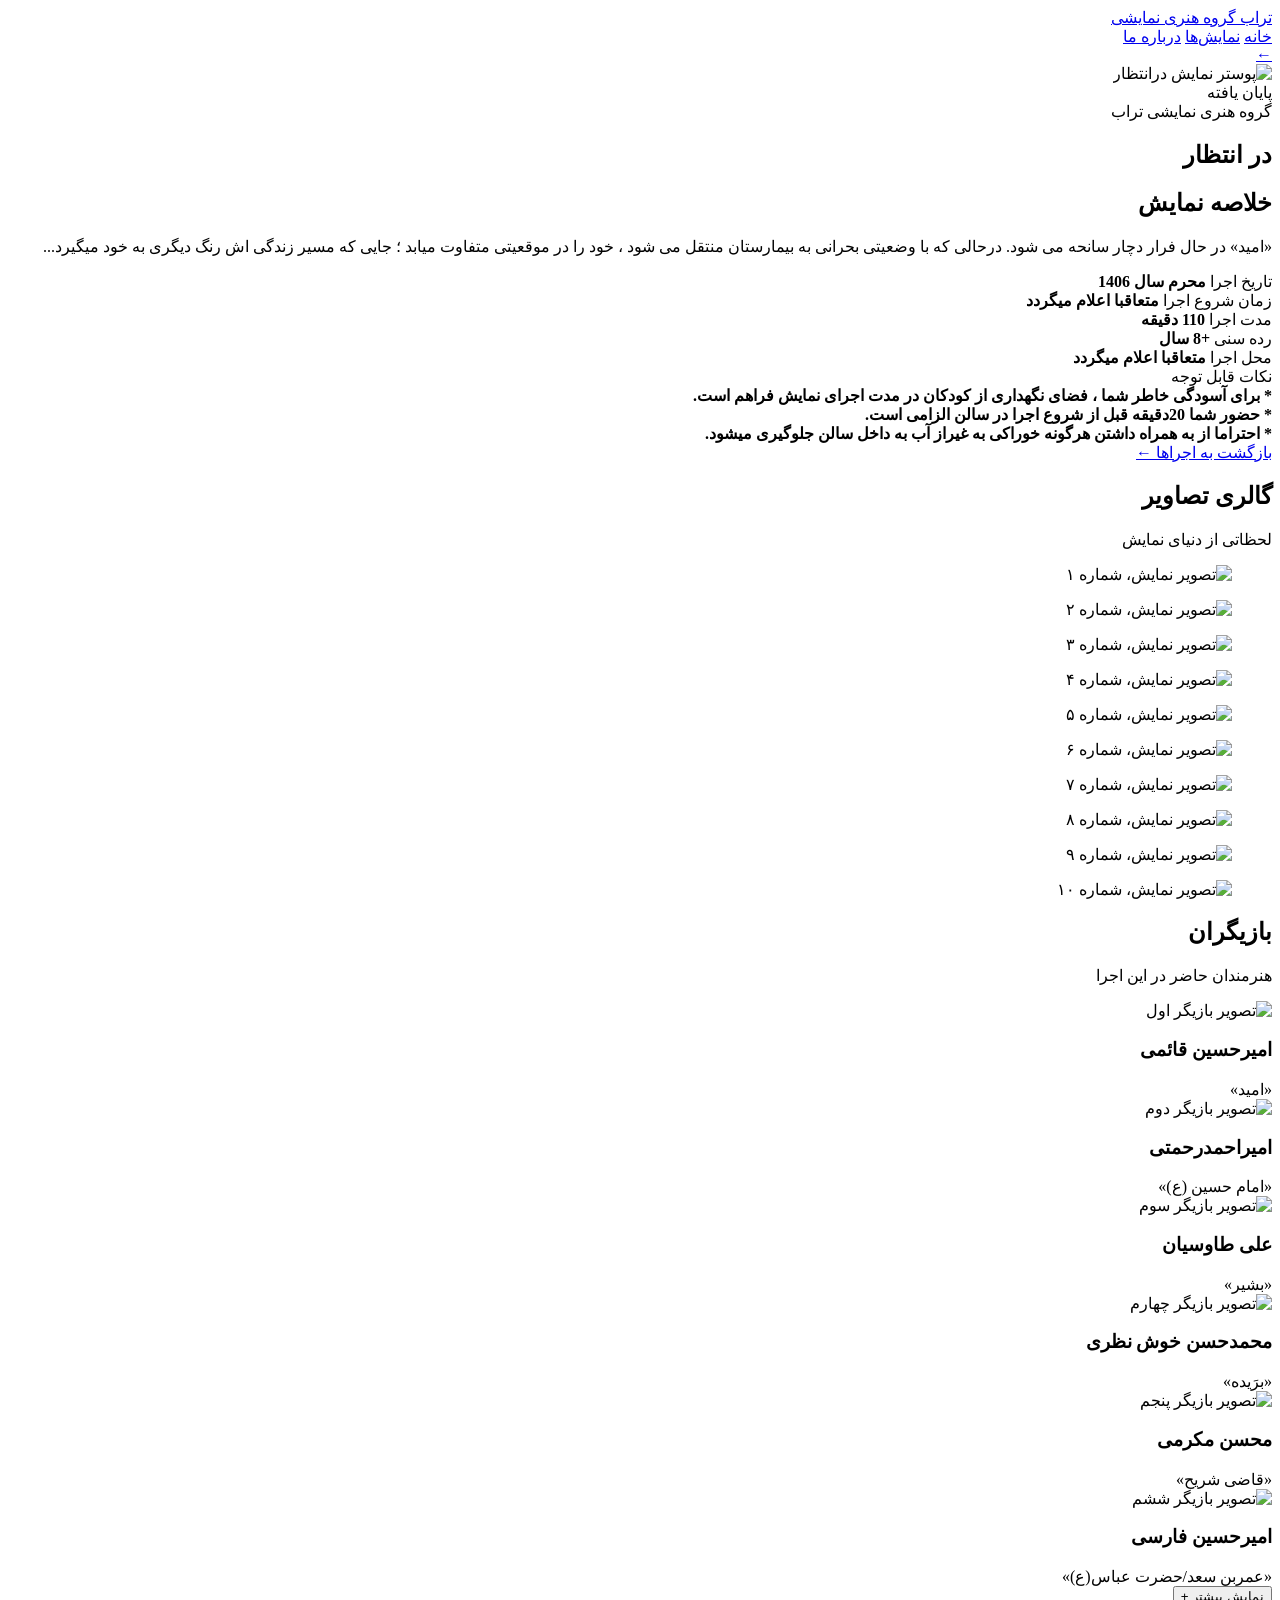
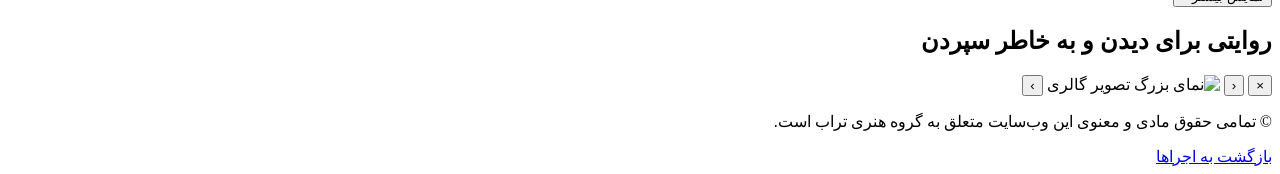
==== show-entezar.html @ 45ea1552 "Add files via upload" ====
<!DOCTYPE html>

<html lang="fa" dir="rtl">
<head>
    <meta charset="UTF-8">
    <meta name="viewport" content="width=device-width, initial-scale=1.0">
    <meta name="theme-color" content="#080807">

<title>در انتظار | تراب</title>

<link rel="preconnect" href="https://fonts.googleapis.com">
<link rel="preconnect" href="https://fonts.gstatic.com" crossorigin>
<link href="https://fonts.googleapis.com/css2?family=Vazirmatn:wght@300;400;500;600;700;800&display=swap" rel="stylesheet">

<link rel="stylesheet" href="css/show-entezar.css">

</head>
<body>

<header class="entezar-header">
    <a href="index.html" class="entezar-brand">
        <span class="entezar-brand-name">تراب</span>
        <span class="entezar-brand-subtitle">گروه هنری نمایشی</span>
    </a>

<nav class="entezar-nav">
    <a href="index.html">خانه</a>
    <a href="index.html#shows">نمایش‌ها</a>
    <a href="index.html#about">درباره ما</a>
</nav>

<a href="index.html"
   class="entezar-back"
   aria-label="بازگشت به صفحه اصلی"
   title="بازگشت به صفحه اصلی">
    <span aria-hidden="true">←</span>
</a>

</header>

<main class="entezar-page">

<!-- معرفی اصلی نمایش -->
<section class="entezar-hero">

    <div class="entezar-poster-wrap">
        <div class="entezar-poster-glow"></div>
        <img
            class="entezar-poster"
            src="images/106.webp"
            alt="پوستر نمایش درانتظار"
        >
        <div class="entezar-coming-soon">پایان یافته</div>

</div>
        </div>

    <div class="entezar-intro">

        <span class="entezar-eyebrow">گروه هنری نمایشی تراب</span>

        <h1>در انتظار</h1>

        <div class="entezar-title-line"></div>

        <div class="entezar-intro-summary">
            <h2>خلاصه نمایش</h2>
            <p>
            «امید» در حال فرار دچار سانحه می شود. درحالی که با وضعیتی بحرانی به بیمارستان منتقل می شود ، خود را در موقعیتی متفاوت میابد ؛ جایی که مسیر زندگی اش رنگ دیگری به خود میگیرد...
            </p>
        </div>

        <div class="entezar-facts">

            <div class="entezar-fact">
                <span>تاریخ اجرا</span>
                <strong>محرم سال 1406</strong>
            </div>

            <div class="entezar-fact">
                <span>زمان شروع اجرا</span>
                <strong>متعاقبا اعلام میگردد</strong>
            </div>

            <div class="entezar-fact">
                <span>مدت اجرا</span>
                <strong>110 دقیقه</strong>
            </div>

            <div class="entezar-fact">
                <span>رده سنی</span>
                <strong>+8 سال</strong>
            </div>

            <div class="entezar-fact">
                <span>محل اجرا</span>
                <strong>متعاقبا اعلام میگردد</strong>
            </div>
            
        <div class="entezar-fact">
                <span>نکات قابل توجه</span>
            </div>

            <div class="entezar-fact1">
                <strong>* برای آسودگی خاطر شما ، فضای نگهداری از کودکان در مدت اجرای نمایش فراهم است.
                    <br>
                    * حضور شما 20دقیقه قبل از شروع اجرا در سالن الزامی است.
                    <br>
                    * احتراما از به همراه داشتن هرگونه خوراکی به غیراز آب به داخل سالن جلوگیری میشود.
                </strong>
            </div>
        </div>

        <div class="entezar-actions">

            <a href="shows.html" class="entezar-btn entezar-btn-outline">
                بازگشت به اجراها ←
            </a>
        </div>

    </div>
</section>

<!-- گالری تصاویر -->

<section class="entezar-section entezar-gallery-section">
        <div class="entezar-section-heading">
            <span class="entezar-section-mark"></span>
            <h2>گالری تصاویر</h2>
        </div>

    <p class="entezar-section-subtitle">
        لحظاتی از دنیای نمایش
    </p>

    <div class="entezar-gallery" id="entezarGallery">

        <div class="entezar-gallery-track" id="entezarGalleryTrack">

            <figure class="entezar-gallery-item">
                <img src="images/entezar/120.webp" alt="تصویر نمایش، شماره ۱" loading="lazy">
            </figure>

            <figure class="entezar-gallery-item">
                <img src="images/entezar/121.webp" alt="تصویر نمایش، شماره ۲" loading="lazy">
            </figure>

            <figure class="entezar-gallery-item">
                <img src="images/entezar/122.webp" alt="تصویر نمایش، شماره ۳" loading="lazy">
            </figure>

            <figure class="entezar-gallery-item">
                <img src="images/entezar/123.webp" alt="تصویر نمایش، شماره ۴" loading="lazy">
            </figure>

            <figure class="entezar-gallery-item">
                <img src="images/entezar/124.webp" alt="تصویر نمایش، شماره ۵" loading="lazy">
            </figure>

            <figure class="entezar-gallery-item">
                <img src="images/entezar/125.webp" alt="تصویر نمایش، شماره ۶" loading="lazy">
            </figure>

            <figure class="entezar-gallery-item">
                <img src="images/entezar/126.webp" alt="تصویر نمایش، شماره ۷" loading="lazy">
            </figure>

            <figure class="entezar-gallery-item">
                <img src="images/entezar/127.webp" alt="تصویر نمایش، شماره ۸" loading="lazy">
            </figure>

            <figure class="entezar-gallery-item">
                <img src="images/entezar/128.webp" alt="تصویر نمایش، شماره ۹" loading="lazy">
            </figure>

            <figure class="entezar-gallery-item">
                <img src="images/entezar/129.webp" alt="تصویر نمایش، شماره ۱۰" loading="lazy">
            </figure>

        </div>
    </div>
    <div class="entezar-gallery-dots" id="entezarGalleryDots"></div>
    <div class="entezar-gallery-dots" id="entezarGalleryDots" aria-label="انتخاب تصویر"></div>
</section>

<!-- بازیگران -->

<section class="entezar-section entezar-actors-section">
        <div class="entezar-section-heading">
            <span class="entezar-section-mark"></span>
            <h2>بازیگران</h2>
        </div>

        <p class="entezar-section-subtitle">
        هنرمندان حاضر در این اجرا
    </p>

    <div class="entezar-actors-grid">

        <article class="entezar-actor">
            <div class="entezar-actor-image">
                <img src="images/khane/100.webp" alt="تصویر بازیگر اول" loading="lazy">
            </div>
            <h3>امیرحسین قائمی</h3>
            <span>«امید»</span>
        </article>

        <article class="entezar-actor">
            <div class="entezar-actor-image">
                <img src="images/khane/100.webp" alt="تصویر بازیگر دوم" loading="lazy">
            </div>
            <h3>امیراحمدرحمتی</h3>
            <span>«امام حسین (ع)»</span>
        </article>

        <article class="entezar-actor">
            <div class="entezar-actor-image">
                <img src="images/khane/100.webp" alt="تصویر بازیگر سوم" loading="lazy">
            </div>
            <h3>علی طاوسیان</h3>
            <span>«بشیر»</span>
        </article>

        <article class="entezar-actor">
            <div class="entezar-actor-image">
                <img src="images/khane/100.webp" alt="تصویر بازیگر چهارم" loading="lazy">
            </div>
            <h3>محمدحسن خوش نظری</h3>
            <span>«برَیده»</span>
        </article>

        <article class="entezar-actor">
            <div class="entezar-actor-image">
                <img src="images/khane/100.webp" alt="تصویر بازیگر پنجم" loading="lazy">
            </div>
            <h3>محسن مکرمی</h3>
            <span>«قاضی شریح»</span>
        </article>

        <article class="entezar-actor">
            <div class="entezar-actor-image">
                <img src="images/khane/100.webp" alt="تصویر بازیگر ششم" loading="lazy">
            </div>
            <h3>امیرحسین فارسی</h3>
            <span>«عمربن سعد/حضرت عباس(ع)»</span>
        </article>

    </div>

    <div class="entezar-more-actors" id="entezarMoreActors" hidden>
    <h3>دیگر عوامل و بازیگران</h3>

<ul class="entezar-actors-list">
            <li>محمدحسن موسی خانی</li>
            <li>رسول خطیب</li>
            <li>مهدی حمیدی</li>
            <li>معین نقیبی راد</li>
            <li>پرهام تورانی</li>
            <li>النا توکلی</li>
            <li>مهدیس میقانی</li>
            <li>ستایش محمدی</li>
            <li class="entezar-actors-inline">
        مهیاس امیرفخری - فاطمه حورا عبدی زاده - ساجده سادات میرشفیعی - مهراد دشتی - دل آرا دشتی - محمدیاسین نیشابوری - ملیکا رضایی - پرستو قویدل - شایلین شاه محمدی - ابولفضل گودرزی - حسین آریاف - محمد حسن میرزایی - فاطمه نجفی - سیدمحمدعلی میرشفیعی - امیرعباس میرزایی - علی گودرزی
    </li>
        </ul>
    </div>

    <button
        type="button"
        class="entezar-show-more"
        id="entezarShowMore"
        aria-expanded="false"
        aria-controls="entezarMoreActors"
    >
        نمایش بیشتر +
    </button>

</section>

<!-- دعوت به رزرو -->
<section class="entezar-booking" id="entezarBooking">
    <div class="entezar-title-line"></div>

    <h2>روایتی برای دیدن و به خاطر سپردن</h2>

</section>

</main>

<div class="entezar-lightbox" id="entezarLightbox" aria-hidden="true">
    <button class="entezar-lightbox-close" id="entezarLightboxClose" type="button" aria-label="بستن تصویر">×</button>
    <button class="entezar-lightbox-arrow entezar-lightbox-prev" id="entezarLightboxPrev" type="button" aria-label="تصویر قبلی">‹</button>
    <img id="entezarLightboxImage" src="" alt="نمای بزرگ تصویر گالری">
    <button class="entezar-lightbox-arrow entezar-lightbox-next" id="entezarLightboxNext" type="button" aria-label="تصویر بعدی">›</button>
</div>

<footer class="entezar-footer">
    <p>© تمامی حقوق مادی و معنوی این وب‌سایت متعلق به گروه هنری تراب است.</p>
    <a href="index.html">بازگشت به اجراها</a>
</footer>

<script src="js/show-entezar.js"></script>

</body>
</html>
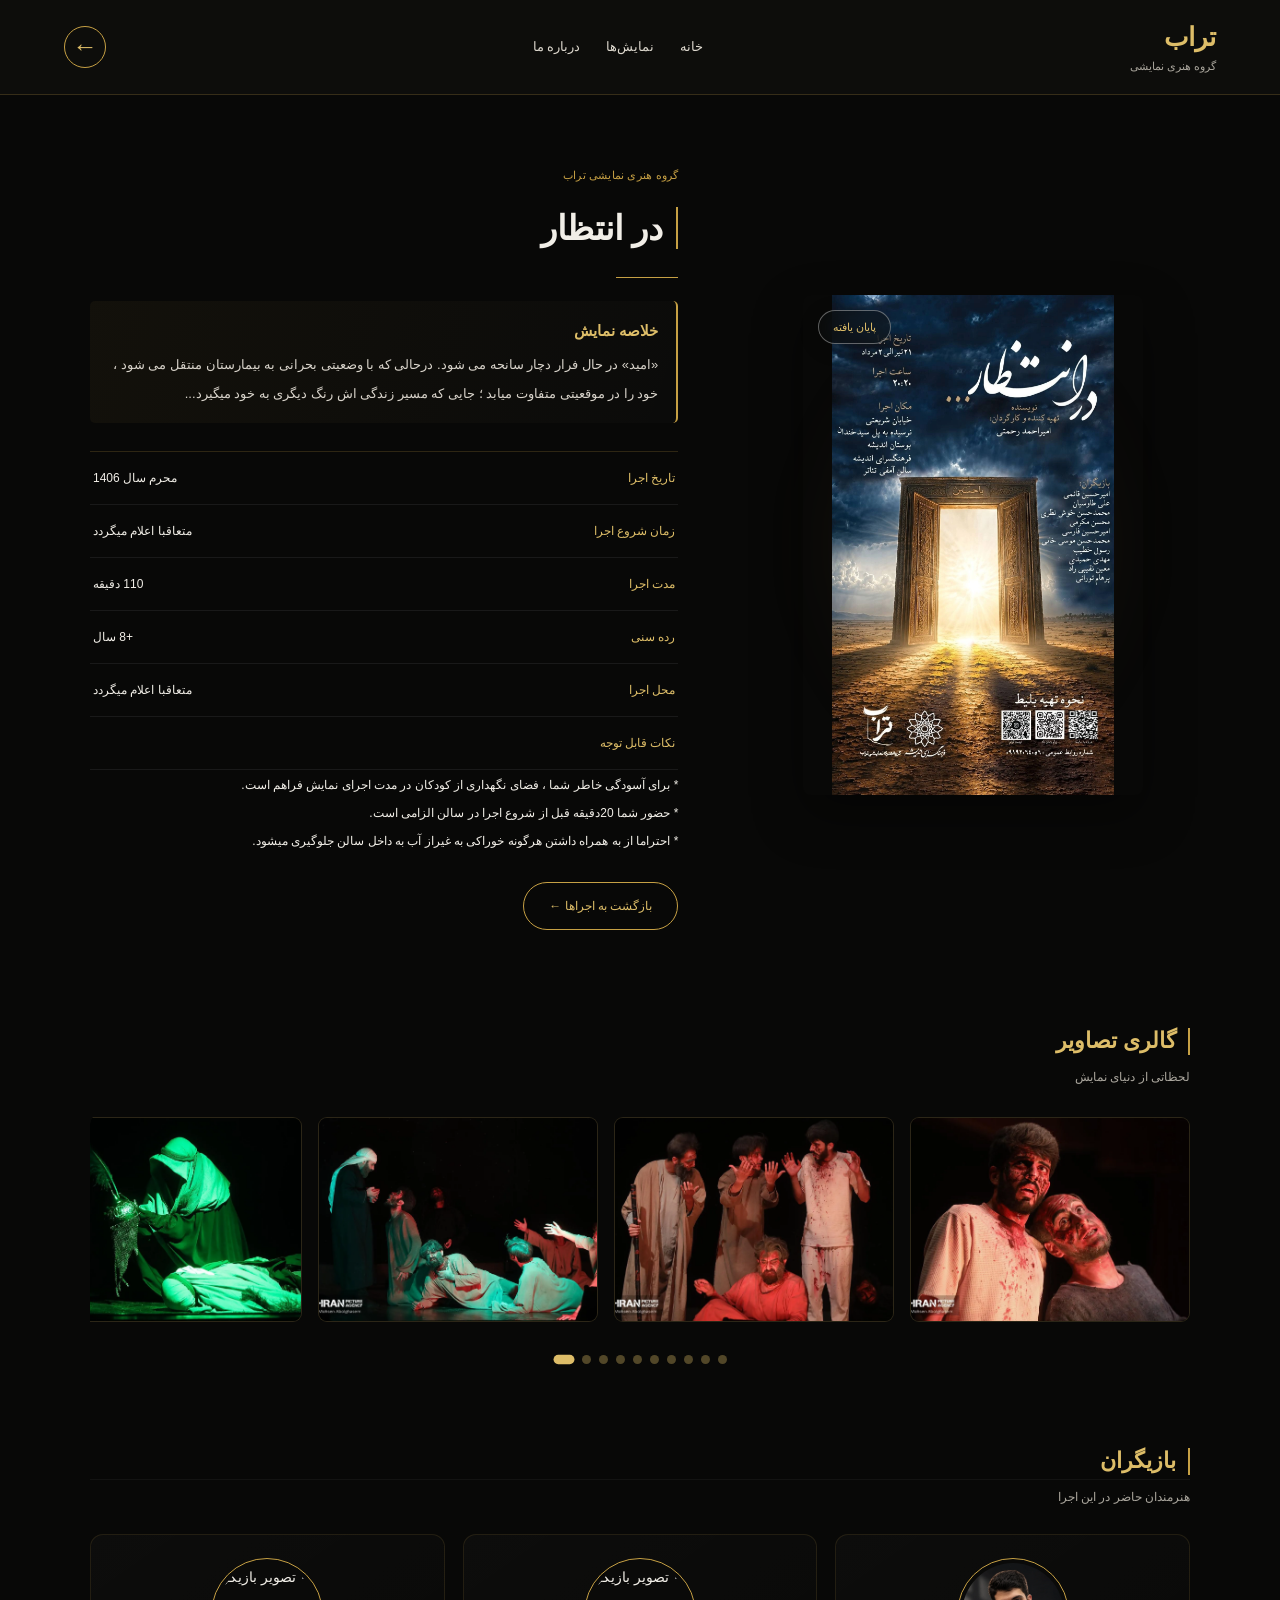
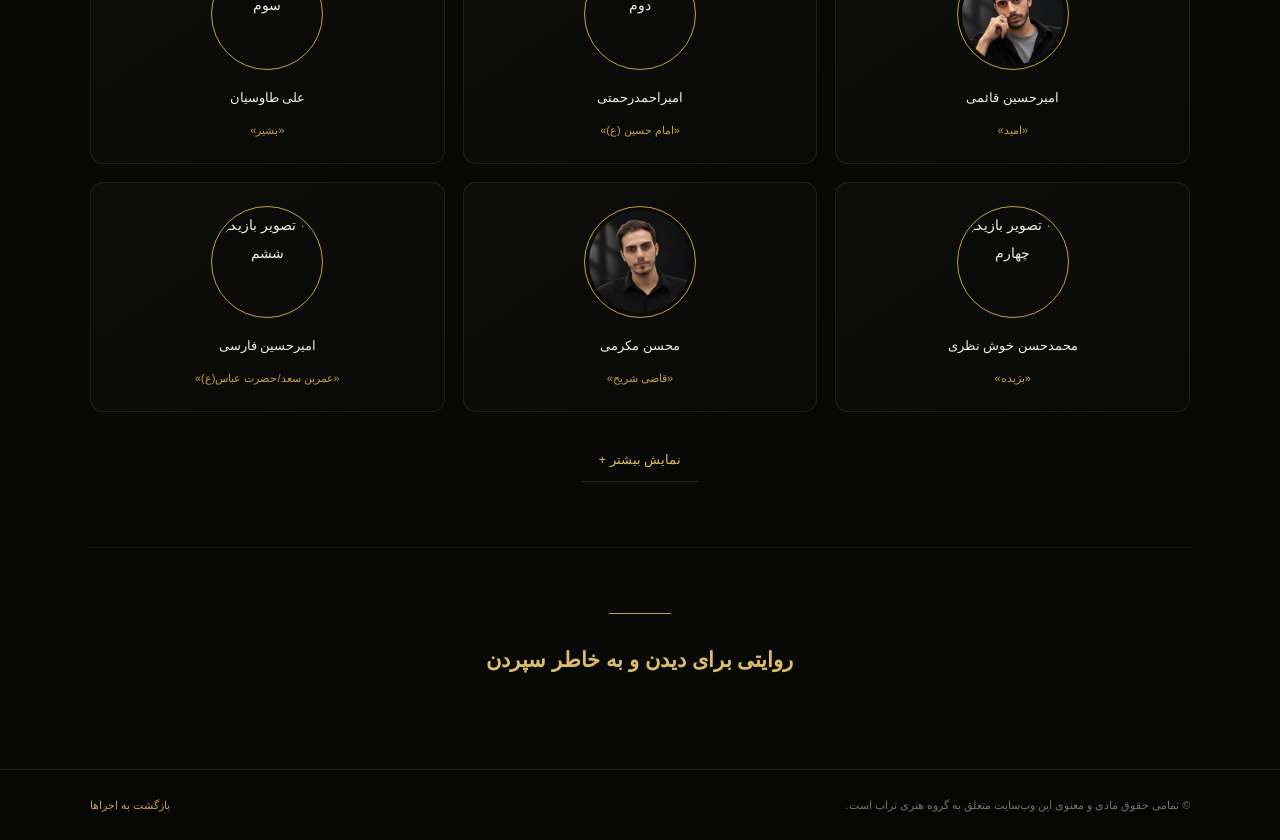
==== commit 155d36f2: "Update show-entezar.html" ====
--- a/show-entezar.html
+++ b/show-entezar.html
@@ -199,7 +199,7 @@
 
         <article class="entezar-actor">
             <div class="entezar-actor-image">
-                <img src="images/khane/100.webp" alt="تصویر بازیگر اول" loading="lazy">
+                <img src="images/entezar/201.webp" alt="تصویر بازیگر اول" loading="lazy">
             </div>
             <h3>امیرحسین قائمی</h3>
             <span>«امید»</span>
@@ -231,7 +231,7 @@
 
         <article class="entezar-actor">
             <div class="entezar-actor-image">
-                <img src="images/khane/100.webp" alt="تصویر بازیگر پنجم" loading="lazy">
+                <img src="images/entezar/200.webp" alt="تصویر بازیگر پنجم" loading="lazy">
             </div>
             <h3>محسن مکرمی</h3>
             <span>«قاضی شریح»</span>
--- a/css/show-entezar.css
+++ b/css/show-entezar.css
@@ -0,0 +1,1228 @@
+/* =========================================
+   TORAB — درانتظار
+   Clean stylesheet
+   ========================================= */
+
+/* ---------- متغیرها و تنظیمات پایه ---------- */
+
+:root {
+    --kh-gold: #c6a044;
+    --kh-gold-light: #ddbd68;
+    --kh-bg: #080807;
+    --kh-panel: #10100e;
+    --kh-text: #f1eee7;
+    --kh-muted: #aaa69d;
+    --kh-line: rgba(198, 160, 68, 0.20);
+    --kh-border: rgba(255, 255, 255, 0.07);
+    --kh-transition: 0.25s ease;
+}
+
+*,
+*::before,
+*::after {
+    box-sizing: border-box;
+}
+
+html {
+    scroll-behavior: smooth;
+    background: var(--kh-bg);
+    scroll-padding-top: 20px;
+}
+
+body {
+    margin: 0;
+    background: var(--kh-bg);
+    color: var(--kh-text);
+    font-family: "Vazirmatn", Tahoma, sans-serif;
+    font-size: 14px;
+    line-height: 2;
+    overflow-x: hidden;
+}
+
+body.entezar-lightbox-open {
+    overflow: hidden;
+}
+
+a {
+    color: inherit;
+}
+
+button,
+input,
+textarea,
+select {
+    font: inherit;
+}
+
+button {
+    color: inherit;
+}
+
+img {
+    display: block;
+    max-width: 100%;
+}
+
+a,
+button {
+    -webkit-tap-highlight-color: transparent;
+}
+
+button:focus-visible,
+a:focus-visible {
+    outline: 2px solid var(--kh-gold-light);
+    outline-offset: 4px;
+}
+
+/* ---------- هدر ---------- */
+
+.entezar-header {
+    position: relative;
+    z-index: 5;
+    direction: rtl;
+    display: flex;
+    align-items: center;
+    justify-content: space-between;
+    gap: 24px;
+    padding: 18px 5%;
+    background: #0d0d0b;
+    border-bottom: 1px solid rgba(198, 160, 68, 0.22);
+}
+
+/* نام گروه و زیرعنوان */
+
+.entezar-brand,
+.entezar-logo {
+    display: flex;
+    flex-direction: column;
+    flex-shrink: 0;
+    color: var(--kh-gold-light);
+    text-decoration: none;
+    line-height: 1.7;
+}
+
+.entezar-brand-name {
+    color: var(--kh-gold-light);
+    font-size: 26px;
+    font-weight: 700;
+    line-height: 1.5;
+}
+
+.entezar-brand-subtitle {
+    color: var(--kh-muted);
+    font-size: 11px;
+    font-weight: 400;
+}
+
+.entezar-logo {
+    font-size: 22px;
+    font-weight: 600;
+}
+
+.entezar-logo span {
+    color: var(--kh-muted);
+    font-size: 10px;
+    font-weight: 300;
+}
+
+/* لینک‌های منو */
+
+.entezar-nav {
+    display: flex;
+    align-items: center;
+    justify-content: center;
+    flex-wrap: wrap;
+    gap: 26px;
+    min-width: 0;
+}
+
+.entezar-nav a {
+    color: #ddd8ce;
+    font-size: 13px;
+    text-decoration: none;
+    white-space: nowrap;
+    transition: color var(--kh-transition);
+}
+
+.entezar-nav a:hover {
+    color: var(--kh-gold-light);
+}
+
+/* دکمه گرد بازگشت */
+
+.entezar-back {
+    display: flex;
+    flex: 0 0 42px;
+    align-items: center;
+    justify-content: center;
+    width: 42px;
+    height: 42px;
+    border: 1px solid var(--kh-gold);
+    border-radius: 50%;
+    color: var(--kh-gold-light);
+    background: transparent;
+    font-size: 25px;
+    line-height: 1;
+    text-decoration: none;
+    transition:
+        background var(--kh-transition),
+        color var(--kh-transition),
+        transform var(--kh-transition);
+}
+
+.entezar-back:hover {
+    color: var(--kh-bg);
+    background: var(--kh-gold);
+    transform: translateX(3px);
+}
+
+/* ---------- عرض کلی صفحه ---------- */
+
+.entezar-page {
+    width: min(1100px, 88%);
+    margin-inline: auto;
+}
+
+.entezar-section {
+    padding: 65px 0;
+    border-bottom: 1px solid rgba(255, 255, 255, 0.045);
+}
+
+/* ---------- معرفی اصلی نمایش ---------- */
+
+.entezar-hero {
+    display: grid;
+    grid-template-columns: minmax(0, 0.85fr) minmax(0, 1.15fr);
+    align-items: center;
+    gap: clamp(35px, 6vw, 80px);
+    padding: 65px 0 75px;
+}
+
+.entezar-poster-wrap {
+    position: relative;
+    isolation: isolate;
+    width: 100%;
+    max-width: 340px;
+    margin-inline: auto;
+}
+
+.entezar-poster-glow {
+    position: absolute;
+    z-index: -1;
+    inset: 12% 7%;
+    background: radial-gradient(
+        ellipse,
+        rgba(198, 160, 68, 0.25),
+        rgba(130, 84, 44, 0.10) 48%,
+        transparent 75%
+    );
+    filter: blur(35px);
+    pointer-events: none;
+}
+
+.entezar-poster {
+    display: block;
+    width: 100%;
+    max-height: 500px;
+    object-fit: contain;
+    border-radius: 8px;
+    box-shadow: 0 20px 50px rgba(0, 0, 0, 0.4);
+}
+
+.entezar-intro {
+    min-width: 0;
+}
+
+.entezar-eyebrow {
+    display: inline-block;
+    margin-bottom: 10px;
+    color: var(--kh-gold);
+    font-size: 11px;
+    letter-spacing: 0.2px;
+}
+
+.entezar-intro h1 {
+    position: relative;
+    margin: 0;
+    padding-right: 15px;
+    color: var(--kh-text);
+    font-size: clamp(24px, 3vw, 34px);
+    font-weight: 600;
+    line-height: 1.9;
+}
+
+.entezar-intro h1::before {
+    position: absolute;
+    top: 50%;
+    right: 0;
+    width: 2px;
+    height: 42px;
+    background: var(--kh-gold);
+    content: "";
+    transform: translateY(-50%);
+}
+
+.entezar-title-line {
+    width: 62px;
+    height: 1px;
+    margin: 17px 0 23px;
+    background: var(--kh-gold);
+}
+
+.entezar-description {
+    margin: 0 0 15px;
+    color: #ddd8ce;
+    font-size: 14px;
+    line-height: 2.5;
+}
+
+.entezar-note {
+    margin: 0;
+    color: var(--kh-muted);
+    font-size: 12px;
+    line-height: 2.2;
+}
+
+/* خلاصه نمایش در معرفی */
+
+.entezar-intro-summary {
+    margin-top: 18px;
+    padding: 15px 18px;
+    background: linear-gradient(
+        110deg,
+        rgba(198, 160, 68, 0.055),
+        rgba(255, 255, 255, 0.012)
+    );
+    border-right: 2px solid var(--kh-gold);
+    border-radius: 5px;
+}
+
+.entezar-intro-summary h2 {
+    margin: 0 0 5px;
+    color: var(--kh-gold-light);
+    font-size: 15px;
+    font-weight: 600;
+}
+
+.entezar-intro-summary p {
+    margin: 0;
+    color: #d8d3ca;
+    font-size: 13px;
+    line-height: 2.2;
+}
+
+/* ---------- اطلاعات اجرا ---------- */
+
+.entezar-facts {
+    margin: 28px 0;
+    border-top: 1px solid var(--kh-line);
+}
+
+.entezar-fact {
+    display: flex;
+    align-items: center;
+    justify-content: space-between;
+    gap: 15px;
+    padding: 14px 3px;
+    border-bottom: 1px solid var(--kh-border);
+}
+
+.entezar-fact span {
+    color: var(--kh-gold-light);
+    font-size: 12px;
+}
+
+.entezar-fact strong {
+    color: var(--kh-text);
+    font-size: 12px;
+    font-weight: 400;
+    text-align: left;
+}
+
+.entezar-fact1 strong {
+    color: var(--kh-text);
+    font-size: 12px;
+    font-weight: 400;
+    text-align: right;
+}
+
+/* ---------- دکمه‌ها ---------- */
+
+.entezar-actions {
+    display: flex;
+    flex-wrap: wrap;
+    gap: 12px;
+}
+
+.entezar-btn {
+    display: inline-flex;
+    align-items: center;
+    justify-content: center;
+    min-height: 48px;
+    padding: 10px 25px;
+    border: 1px solid var(--kh-gold);
+    border-radius: 999px;
+    font-size: 12px;
+    font-weight: 500;
+    text-align: center;
+    text-decoration: none;
+    transition:
+        background 0.25s ease,
+        color 0.25s ease,
+        border-color 0.25s ease,
+        transform 0.25s ease;
+}
+
+.entezar-btn:hover {
+    transform: translateY(-2px);
+}
+
+.entezar-btn-primary {
+    color: #11100c;
+    background: var(--kh-gold);
+}
+
+.entezar-btn-primary:hover {
+    color: var(--kh-gold-light);
+    background: transparent;
+}
+
+.entezar-btn-outline {
+    color: var(--kh-gold-light);
+    background: transparent;
+}
+
+.entezar-btn-outline:hover {
+    color: #11100c;
+    background: var(--kh-gold);
+}
+
+/* ---------- عنوان بخش‌ها ---------- */
+
+.entezar-section-heading {
+    display: flex;
+    align-items: center;
+    gap: 12px;
+    margin-bottom: 10px;
+}
+
+.entezar-section-mark {
+    flex: 0 0 2px;
+    width: 2px;
+    height: 27px;
+    background: var(--kh-gold);
+}
+
+.entezar-section-heading h2 {
+    margin: 0;
+    color: var(--kh-gold-light);
+    font-size: 22px;
+    font-weight: 600;
+    line-height: 1.9;
+}
+
+.entezar-section-subtitle {
+    margin: -7px 0 25px;
+    color: var(--kh-muted);
+    font-size: 12px;
+}
+
+/* ---------- خلاصه داستان ---------- */
+
+.entezar-story {
+    padding: 24px 27px;
+    background: linear-gradient(
+        110deg,
+        rgba(198, 160, 68, 0.045),
+        rgba(255, 255, 255, 0.012)
+    );
+    border-right: 1px solid var(--kh-gold);
+    border-radius: 4px;
+}
+
+.entezar-story p {
+    margin: 0;
+    color: #d8d3ca;
+    font-size: 14px;
+    line-height: 2.5;
+}
+
+/* ---------- گالری افقی ---------- */
+
+.entezar-gallery {
+    width: 100%;
+    overflow-x: auto;
+    overflow-y: hidden;
+    scroll-snap-type: x mandatory;
+    scroll-behavior: smooth;
+    overscroll-behavior-inline: contain;
+    scrollbar-width: none;
+    -ms-overflow-style: none;
+    border-radius: 10px;
+}
+
+.entezar-gallery::-webkit-scrollbar {
+    display: none;
+}
+
+.entezar-gallery-track {
+    display: flex;
+    flex-direction: row;
+    gap: 16px;
+    width: max-content;
+    padding: 3px 2px 15px;
+}
+
+.entezar-gallery-item {
+    flex: 0 0 280px;
+    width: 280px;
+    height: 205px;
+    margin: 0;
+    overflow: hidden;
+    scroll-snap-align: start;
+    background: #11110f;
+    border: 1px solid rgba(198, 160, 68, 0.15);
+    border-radius: 9px;
+}
+
+.entezar-gallery-item img {
+    display: block;
+    width: 100%;
+    height: 100%;
+    object-fit: cover;
+    cursor: zoom-in;
+    transition: transform 0.4s ease;
+}
+
+.entezar-gallery-item:hover img {
+    transform: scale(1.04);
+}
+
+/* کنترل‌های قبلی و بعدی گالری */
+
+.entezar-gallery-controls {
+    display: flex;
+    align-items: center;
+    justify-content: center;
+    gap: 17px;
+    margin-top: 12px;
+    color: var(--kh-muted);
+    font-size: 11px;
+}
+
+.entezar-gallery-controls button {
+    display: grid;
+    place-items: center;
+    width: 38px;
+    height: 38px;
+    padding: 0;
+    color: var(--kh-gold-light);
+    background: transparent;
+    border: 1px solid var(--kh-line);
+    border-radius: 50%;
+    cursor: pointer;
+    transition: background 0.2s ease;
+}
+
+.entezar-gallery-controls button:hover {
+    background: rgba(198, 160, 68, 0.12);
+}
+
+/* نقطه‌های انتخاب تصویر؛ هر دو نام کلاس فعال پشتیبانی می‌شوند */
+
+.entezar-gallery-dots {
+    display: flex;
+    align-items: center;
+    justify-content: center;
+    flex-wrap: wrap;
+    gap: 8px;
+    margin: 18px 0 25px;
+    direction: ltr;
+}
+
+.entezar-gallery-dots button,
+.entezar-gallery-dot {
+    flex: 0 0 auto;
+    width: 9px;
+    height: 9px;
+    padding: 0;
+    border: 0;
+    border-radius: 50%;
+    background: rgba(221, 189, 104, 0.35);
+    cursor: pointer;
+    transition:
+        width 0.25s ease,
+        background 0.25s ease,
+        transform 0.25s ease;
+}
+
+.entezar-gallery-dots button.active,
+.entezar-gallery-dot.active,
+.entezar-gallery-dot.is-active {
+    width: 20px;
+    border-radius: 999px;
+    background: var(--kh-gold-light);
+    transform: scale(1.05);
+}
+
+/* ---------- نمایش بزرگ تصاویر ---------- */
+
+.entezar-lightbox {
+    position: fixed;
+    z-index: 1000;
+    inset: 0;
+    display: flex;
+    align-items: center;
+    justify-content: center;
+    gap: 18px;
+    padding: 60px 5vw;
+    background: rgba(0, 0, 0, 0.92);
+    opacity: 0;
+    visibility: hidden;
+    pointer-events: none;
+    transition:
+        opacity 0.28s ease,
+        visibility 0.28s ease;
+}
+
+.entezar-lightbox.is-open {
+    opacity: 1;
+    visibility: visible;
+    pointer-events: auto;
+}
+
+.entezar-lightbox > img {
+    width: auto;
+    height: auto;
+    max-width: min(78vw, 1000px);
+    max-height: 82vh;
+    object-fit: contain;
+    border: 1px solid rgba(198, 160, 68, 0.35);
+    border-radius: 8px;
+    box-shadow: 0 20px 70px rgba(0, 0, 0, 0.6);
+    transform: scale(0.94);
+    transition: transform 0.28s ease;
+}
+
+.entezar-lightbox.is-open > img {
+    transform: scale(1);
+}
+
+.entezar-lightbox-close,
+.entezar-lightbox-arrow {
+    display: grid;
+    place-items: center;
+    color: var(--kh-gold-light);
+    background: rgba(15, 15, 13, 0.85);
+    border: 1px solid var(--kh-line);
+    cursor: pointer;
+}
+
+.entezar-lightbox-close {
+    position: absolute;
+    top: 18px;
+    left: 22px;
+    width: 42px;
+    height: 42px;
+    padding: 0;
+    border-radius: 50%;
+    font-size: 28px;
+    line-height: 1;
+}
+
+.entezar-lightbox-arrow {
+    flex: 0 0 42px;
+    width: 42px;
+    height: 42px;
+    padding: 0;
+    border-radius: 50%;
+    font-size: 30px;
+}
+
+/* ---------- کارت بازیگران ---------- */
+
+/* چیدمان کارت‌های بازیگران */
+.entezar-actors-grid {
+    display: grid;
+    grid-template-columns: repeat(3, minmax(0, 1fr));
+    gap: 18px;
+}
+
+.entezar-actor {
+    min-width: 0;
+    padding: 23px 15px 20px;
+    text-align: center;
+    background: linear-gradient(
+        145deg,
+        rgba(255, 255, 255, 0.025),
+        rgba(255, 255, 255, 0.006)
+    );
+    border: 1px solid rgba(198, 160, 68, 0.13);
+    border-radius: 13px;
+    transition:
+        border-color 0.25s ease,
+        transform 0.25s ease;
+}
+
+.entezar-actor:hover {
+    border-color: rgba(198, 160, 68, 0.5);
+    transform: translateY(-3px);
+}
+
+.entezar-actor-image {
+    width: 112px;
+    height: 112px;
+    margin: 0 auto 15px;
+    padding: 4px;
+    border: 1px solid var(--kh-gold);
+    border-radius: 50%;
+    background: #0a0a09;
+}
+
+.entezar-actor-image img {
+    width: 100%;
+    height: 100%;
+    object-fit: cover;
+    border-radius: 50%;
+}
+
+.entezar-actor h3 {
+    margin: 0 0 4px;
+    color: var(--kh-text);
+    font-size: 13px;
+    font-weight: 500;
+}
+
+.entezar-actor > span {
+    color: var(--kh-gold);
+    font-size: 11px;
+}
+
+/* ---------- اسامی بیشتر ---------- */
+
+.entezar-more-actors {
+    margin-top: 22px;
+    padding: 20px 23px;
+    background: rgba(255, 255, 255, 0.02);
+    border: 1px solid rgba(198, 160, 68, 0.13);
+    border-radius: 8px;
+}
+
+.entezar-more-actors[hidden] {
+    display: none !important;
+}
+
+.entezar-more-actors h3 {
+    margin: 0 0 10px;
+    color: var(--kh-gold-light);
+    font-size: 14px;
+}
+
+.entezar-more-actors ul {
+    margin: 0;
+    padding-right: 20px;
+}
+
+.entezar-more-actors li {
+    padding: 5px 0;
+    color: #ddd8ce;
+    font-size: 13px;
+}
+
+.entezar-show-more {
+    display: block;
+    margin: 27px auto 0;
+    padding: 8px 17px;
+    color: var(--kh-gold-light);
+    background: transparent;
+    border: 0;
+    border-bottom: 1px solid var(--kh-line);
+    font-family: inherit;
+    font-size: 13px;
+    cursor: pointer;
+    transition: color var(--kh-transition);
+}
+
+.entezar-show-more:hover {
+    color: var(--kh-text);
+}
+
+@media (max-width: 650px) {
+    .entezar-actors-grid {
+        grid-template-columns: repeat(3, minmax(0, 1fr));
+        gap: 10px;
+    }
+
+    .entezar-actor {
+        padding: 14px 5px;
+    }
+
+    .entezar-actor-image {
+        width: 76px;
+        height: 76px;
+    }
+
+    .entezar-actor h3 {
+        font-size: 11px;
+    }
+}
+
+/* ---------- عوامل نمایش ---------- */
+
+.entezar-credits p {
+    max-width: 700px;
+    margin: 0;
+    color: var(--kh-muted);
+    font-size: 13px;
+    line-height: 2.5;
+}
+
+/* ---------- بخش رزرو ---------- */
+
+.entezar-booking {
+    padding: 65px 20px 75px;
+    text-align: center;
+}
+
+.entezar-booking .entezar-title-line {
+    margin: 0 auto 25px;
+}
+
+.entezar-booking h2 {
+    margin: 0 0 13px;
+    color: var(--kh-gold-light);
+    font-size: 21px;
+    font-weight: 600;
+    line-height: 2;
+}
+
+.entezar-booking p {
+    max-width: 540px;
+    margin: 0 auto 25px;
+    color: var(--kh-muted);
+    font-size: 13px;
+    line-height: 2.3;
+}
+
+.entezar-booking .entezar-btn {
+    min-width: 210px;
+}
+
+/* ---------- پابرگ ---------- */
+
+.entezar-footer {
+    display: flex;
+    align-items: center;
+    justify-content: space-between;
+    gap: 15px;
+    padding: 24px 7%;
+    background: #060605;
+    border-top: 1px solid rgba(198, 160, 68, 0.13);
+}
+
+.entezar-footer p {
+    margin: 0;
+    color: #77736b;
+    font-size: 11px;
+}
+
+.entezar-footer a {
+    color: var(--kh-gold);
+    font-size: 11px;
+    text-decoration: none;
+}
+
+/* ---------- تبلت ---------- */
+
+@media (max-width: 850px) {
+    .entezar-page {
+        width: 90%;
+    }
+
+    .entezar-hero {
+        gap: 30px;
+    }
+
+    .entezar-poster-wrap {
+        max-width: 300px;
+    }
+
+    .entezar-actors-grid {
+        grid-template-columns: repeat(2, minmax(0, 1fr));
+    }
+
+    .entezar-header {
+        gap: 16px;
+        padding-inline: 4%;
+    }
+
+    .entezar-nav {
+        gap: 18px;
+    }
+}
+
+/* ---------- موبایل ---------- */
+
+@media (max-width: 650px) {
+    body {
+        font-size: 13px;
+    }
+
+    /* هدر در یک ردیف باقی می‌ماند */
+    .entezar-header {
+        flex-direction: row;
+        align-items: center;
+        justify-content: space-between;
+        gap: 10px;
+        padding: 13px 4%;
+    }
+
+    .entezar-brand,
+    .entezar-logo {
+        flex-shrink: 0;
+    }
+
+    .entezar-brand-name {
+        font-size: 20px;
+    }
+
+    .entezar-brand-subtitle {
+        font-size: 9px;
+    }
+
+    .entezar-logo {
+        font-size: 19px;
+    }
+
+    .entezar-logo span {
+        font-size: 9px;
+    }
+
+    .entezar-nav {
+        flex: 1 1 auto;
+        align-items: center;
+        justify-content: center;
+        flex-wrap: nowrap;
+        gap: clamp(8px, 2.4vw, 15px);
+        min-width: 0;
+    }
+
+    .entezar-nav a {
+        font-size: clamp(9px, 2.5vw, 11px);
+    }
+
+    .entezar-back {
+        flex-basis: 34px;
+        width: 34px;
+        height: 34px;
+        font-size: 21px;
+    }
+
+    .entezar-page {
+        width: 88%;
+    }
+
+    .entezar-hero {
+        display: flex;
+        flex-direction: column;
+        align-items: stretch;
+        gap: 32px;
+        padding: 30px 0 45px;
+    }
+
+    .entezar-poster-wrap {
+        width: 100%;
+        max-width: 285px;
+    }
+
+    .entezar-poster {
+        max-height: 390px;
+    }
+
+    .entezar-intro h1 {
+        font-size: 24px;
+    }
+
+    .entezar-description {
+        font-size: 13px;
+    }
+
+    .entezar-intro-summary {
+        margin-top: 14px;
+        padding: 14px;
+    }
+
+    .entezar-facts {
+        margin: 22px 0;
+    }
+
+    .entezar-fact {
+        padding: 12px 2px;
+    }
+
+    .entezar-fact span,
+    .entezar-fact strong {
+        font-size: 11px;
+    }
+
+    .entezar-actions {
+        display: grid;
+        grid-template-columns: repeat(2, minmax(0, 1fr));
+        gap: 10px;
+    }
+
+    .entezar-btn {
+        min-width: 0;
+        padding: 10px 12px;
+        font-size: 11px;
+    }
+
+    .entezar-section {
+        padding: 42px 0;
+    }
+
+    .entezar-section-heading h2 {
+        font-size: 20px;
+    }
+
+    .entezar-story {
+        padding: 18px;
+    }
+
+    .entezar-story p {
+        font-size: 13px;
+    }
+
+    .entezar-gallery-item {
+        flex-basis: 78vw;
+        width: 78vw;
+        height: 57vw;
+        max-height: 260px;
+    }
+
+    .entezar-gallery-controls {
+        gap: 10px;
+        font-size: 10px;
+    }
+
+    .entezar-gallery-dots {
+        gap: 7px;
+        margin: 14px 0 22px;
+    }
+
+    .entezar-actors-grid {
+        grid-template-columns: repeat(2, minmax(0, 1fr));
+        gap: 12px;
+    }
+
+    .entezar-actor {
+        padding: 18px 8px 16px;
+    }
+
+    .entezar-actor-image {
+        width: 92px;
+        height: 92px;
+    }
+
+    .entezar-actor h3 {
+        font-size: 12px;
+    }
+
+    .entezar-more-actors {
+        padding: 17px;
+    }
+
+    .entezar-booking {
+        padding: 45px 5px 55px;
+    }
+
+    .entezar-booking h2 {
+        font-size: 19px;
+    }
+
+    .entezar-lightbox {
+        gap: 8px;
+        padding: 65px 10px 25px;
+    }
+
+    .entezar-lightbox > img {
+        max-width: calc(100vw - 86px);
+        max-height: 75vh;
+    }
+
+    .entezar-lightbox-arrow {
+        flex-basis: 32px;
+        width: 32px;
+        height: 32px;
+        font-size: 24px;
+    }
+
+    .entezar-lightbox-close {
+        top: 12px;
+        left: 12px;
+    }
+
+    .entezar-footer {
+        flex-direction: column;
+        text-align: center;
+    }
+}
+
+/* ---------- موبایل‌های کوچک ---------- */
+
+@media (max-width: 380px) {
+    .entezar-header {
+        gap: 7px;
+        padding-inline: 3%;
+    }
+
+    .entezar-brand-name {
+        font-size: 17px;
+    }
+
+    .entezar-brand-subtitle {
+        font-size: 8px;
+    }
+
+    .entezar-nav {
+        gap: 7px;
+    }
+
+    .entezar-nav a {
+        font-size: 9px;
+    }
+
+    .entezar-back {
+        flex-basis: 30px;
+        width: 30px;
+        height: 30px;
+        font-size: 19px;
+    }
+
+    .entezar-actions {
+        grid-template-columns: 1fr;
+    }
+
+    .entezar-actor-image {
+        width: 80px;
+        height: 80px;
+    }
+}
+
+/* ---------- کاهش حرکت ---------- */
+
+@media (prefers-reduced-motion: reduce) {
+    html {
+        scroll-behavior: auto;
+    }
+
+    *,
+    *::before,
+    *::after {
+        scroll-behavior: auto !important;
+        animation-duration: 0.01ms !important;
+        animation-iteration-count: 1 !important;
+        transition-duration: 0.01ms !important;
+    }
+}
+/* اصلاح نهایی چیدمان بازیگران */
+.entezar-actors-grid {
+    display: grid !important;
+    grid-template-columns: repeat(3, minmax(0, 1fr)) !important;
+    gap: 18px;
+    width: 100%;
+}
+
+@media (max-width: 650px) {
+    .entezar-actors-grid {
+        grid-template-columns: repeat(3, minmax(0, 1fr)) !important;
+        gap: 8px;
+    }
+
+    .entezar-actor {
+        padding: 12px 4px;
+    }
+
+    .entezar-actor-image {
+        width: 75px;
+        height: 75px;
+    }
+
+    .entezar-actor h3 {
+        font-size: 10px;
+        overflow-wrap: anywhere;
+    }
+}
+
+/* فاصله کمتر برای گالری */
+.entezar-section.entezar-gallery-section {
+    padding-top: 15px !important;
+}
+
+/* کاهش فاصله بالای بخش بازیگران */
+.entezar-section.entezar-actors-section {
+    padding-top: 10px !important;
+    margin-top: -50px !important;
+}
+
+
+/* دکمه شیشه‌ای به‌زودی روی پوستر */
+.entezar-poster-wrap {
+    position: relative;
+}
+
+.entezar-coming-soon {
+    position: absolute;
+    top: 15px;
+    left: 15px;
+    z-index: 2;
+
+    padding: 5px 14px;
+    border: 1px solid rgba(255, 255, 255, 0.35);
+    border-radius: 999px;
+
+    background: rgba(15, 15, 13, 0.45);
+    backdrop-filter: blur(12px);
+    -webkit-backdrop-filter: blur(12px);
+
+    color: #ddbd68;
+    font-family: inherit;
+    font-size: 11px;
+    font-weight: 500;
+    text-align: center;
+    white-space: nowrap;
+
+    box-shadow: 0 4px 20px rgba(0, 0, 0, 0.2);
+}
+
+.entezar-actors-list {
+    display: grid;
+    grid-template-columns: repeat(2, minmax(0, 1fr));
+    gap: 12px 24px;
+    padding: 0;
+    margin: 20px 0 0;
+    list-style: none;
+}
+
+.entezar-actors-list li {
+    text-align: center;
+    line-height: 1.9;
+    padding: 8px;
+    border-bottom: 1px solid rgba(221, 189, 104, 0.2);
+    font-size: 13px;
+}
+
+@media (max-width: 480px) {
+    .entezar-actors-list {
+        gap: 8px 12px;
+    }
+
+    .entezar-actors-list li {
+        font-size: 12px;
+        padding: 6px 2px;
+    }
+}
+.entezar-actors-list .entezar-actors-inline {
+    grid-column: 1 / -1;
+    text-align: center;
+}
